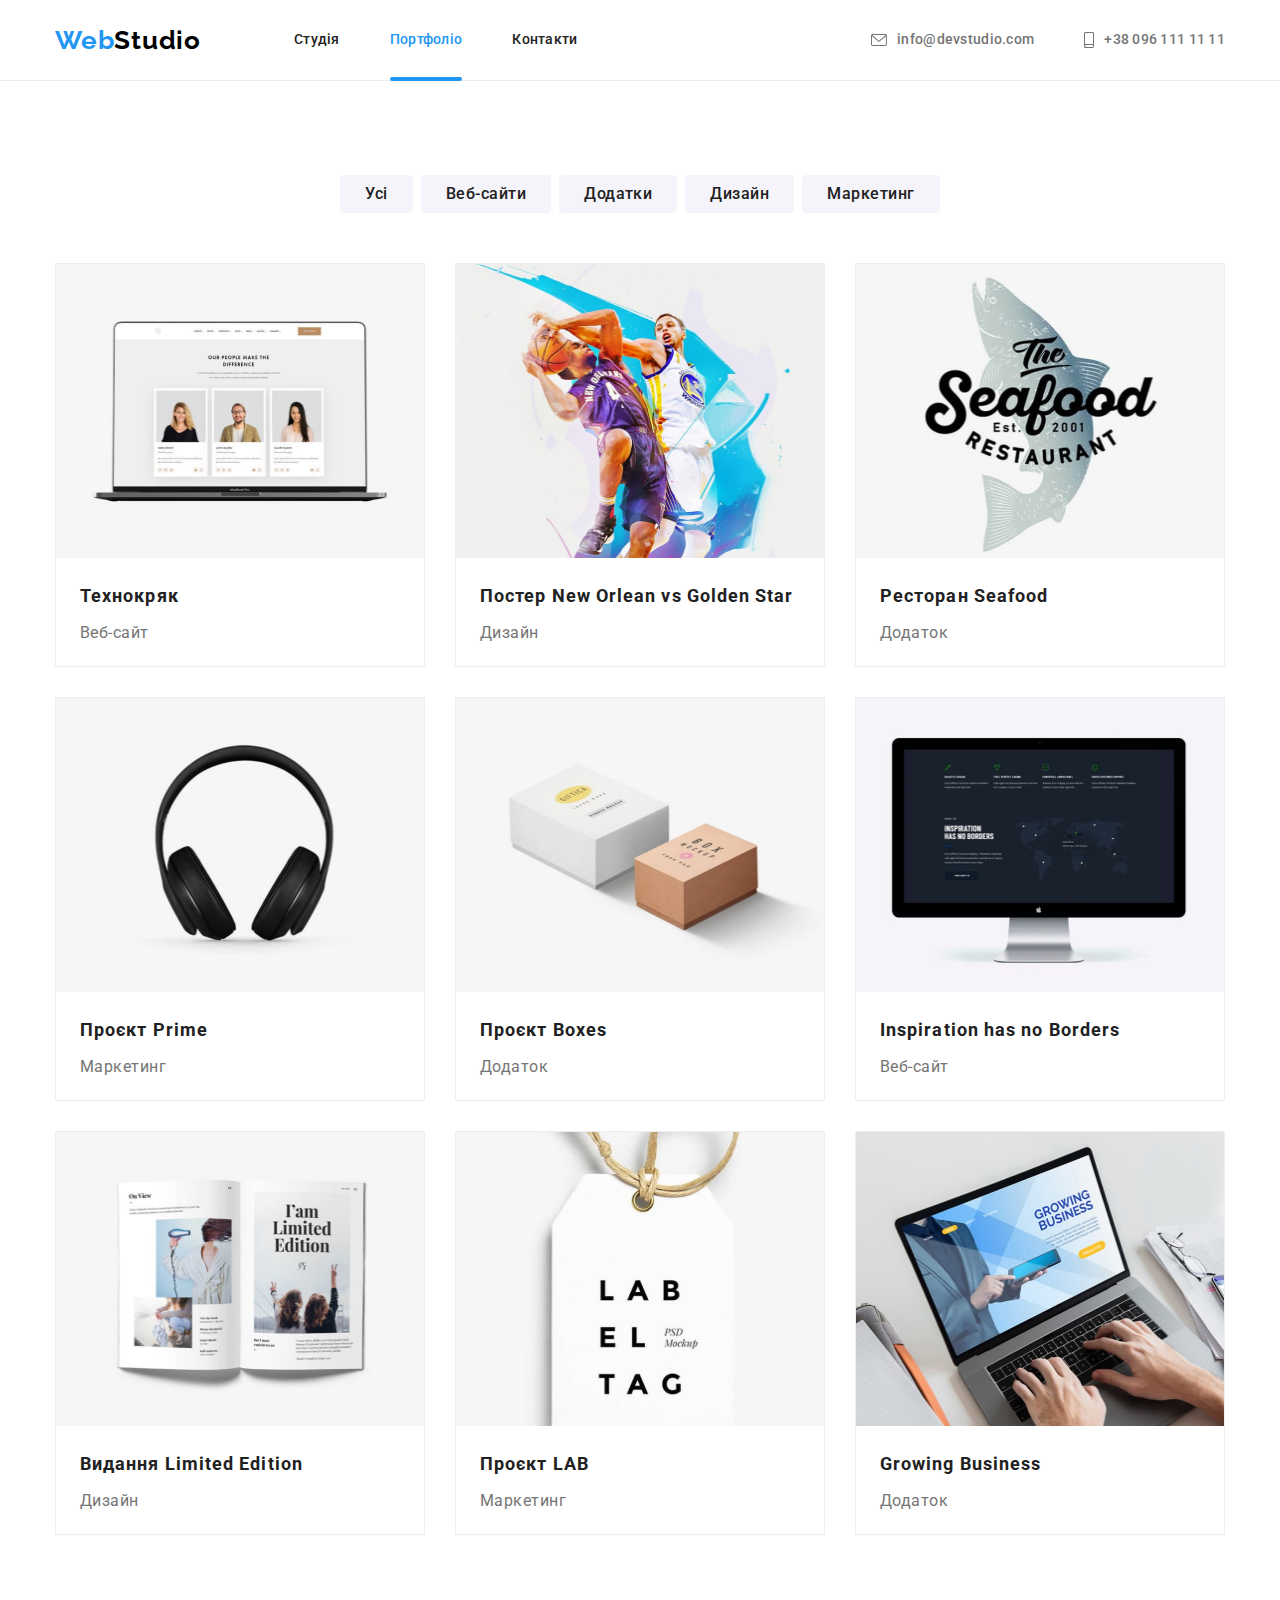
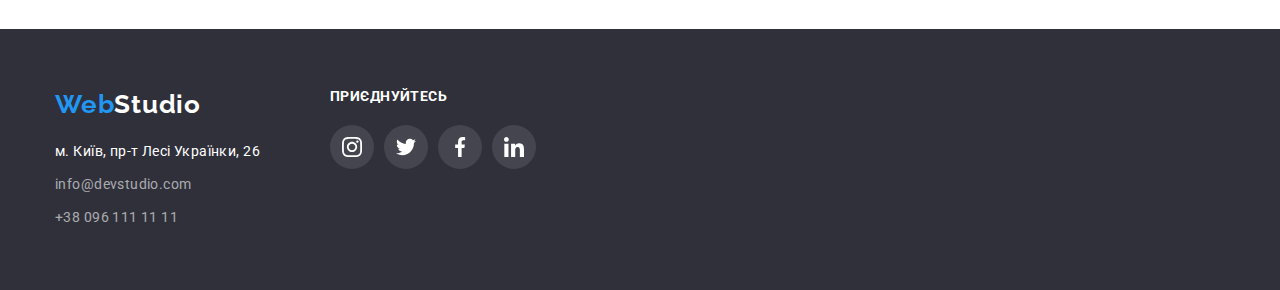
==== portfolio.html @ 99ab5114 "Add html" ====
<!DOCTYPE html>
<html lang="uk">
<head>
    <meta charset="UTF-8">
    <meta http-equiv="X-UA-Compatible" content="IE=edge">
    <meta name="viewport" content="width=device-width, initial-scale=1.0">
    <title>Web Studio</title>
    <link rel="preconnect" href="https://fonts.googleapis.com">
    <link rel="preconnect" href="https://fonts.gstatic.com" crossorigin>
    <link href="https://fonts.googleapis.com/css2?family=Raleway:wght@700&family=Roboto:wght@400;500;700;900&display=swap"
        rel="stylesheet">
    <link rel="stylesheet" href="https://cdnjs.cloudflare.com/ajax/libs/modern-normalize/1.1.0/modern-normalize.min.css">
    <link rel="stylesheet" href="./css/styles.css">
</head>
<body>
<!--Header-->
    <header class="header">
        <div class="header-main container">
            <a href="./index.html" class="logo" lang="en">Web<span class="logo-studio">Studio</span></a>
            <nav class="header-nav">
                <ul class="header-list list">
                    <li class="item">
                        <a href="./index.html" class="nav-link">Студія</a>
                    </li>
                    <li class="item">
                        <a href="#" class="nav-link page">Портфоліо</a>
                    </li>
                    <li class="item">
                        <a href="#" class="nav-link">Контакти</a>
                    </li>
                </ul>
            </nav>
            <ul class="header-list list">
                <li class="item">
                    <a href="mailto:info@devstudio.com" class="contacts-link">
                        <svg class="header-envelope">
                            <use href="./images/icons.svg#icon-envelope"></use>
                        </svg>
                        <p>info@devstudio.com</p>
                    </a>
                </li>
                <li class="item">
                    <a href="tel:+380961111111" class="contacts-link">
                        <svg class="header-smartphone">
                            <use href="./images/icons.svg#icon-smartphone"></use>
                        </svg>
                        <p>+38 096 111 11 11</p>
                    </a>
                </li>
            </ul>
        </div>
    </header>
<!--Portfolio-->
    <main>
        <section class="portfolio">
            <h1 class="visually-hidden">Портфоліо</h1>
            <ul class="portfolio-names list">
                <li class="portfolio-elment">
                    <button type="button" class="portfolio-btn">Усі</button>
                </li>
                <li class="portfolio-elment">
                    <button type="button" class="portfolio-btn">Веб-сайти</button>
                </li>
                <li class="portfolio-elment">
                    <button type="button" class="portfolio-btn">Додатки</button>
                </li>
                <li class="portfolio-elment">
                    <button type="button" class="portfolio-btn">Дизайн</button>
                </li>
                <li class="portfolio-elment">
                    <button type="button" class="portfolio-btn">Маркетинг</button>
                </li>
            </ul>
            <div class="container">
                <ul class="portfolio-list list">
                    <li class="portfolio-item">
                        <a href="#" class="portfolio-link">
                            <div class="portfolio-overlay">
                                <img class="portfolio-img" src="./images/portfolio/picture1.jpg" alt="website" width="100%" height="100%">
                                <p class="portfolio-overlay-text">Ресурс пропонує комплексні пропозиції з різним рівнем функціоналу та сервісів. Все це дозволить відвідувачу отримати
                                вичерпні відомості про компанію чи приватну особу.</p>
                            </div>
                            <h2 class="portfolio-title">Технокряк</h2>
                            <p class="portfolio-text">Веб-сайт</p>
                        </a>
                    </li>
                    <li class="portfolio-item">
                        <a href="#" class="portfolio-link">
                            <div class="portfolio-overlay">
                                <img class="portfolio-img" src="./images/portfolio/picture2.jpg" alt="basketball" width="100%" height="100%">
                                <p class="portfolio-overlay-text">Ресурс пропонує комплексні пропозиції з різним рівнем функціоналу та сервісів. Все це дозволить відвідувачу отримати
                                вичерпні відомості про компанію чи приватну особу.</p>
                            </div>
                            <h2 class="portfolio-title">Постер <span lang="en">New Orlean vs Golden Star</span></h2>
                            <p class="portfolio-text">Дизайн</p>
                        </a>
                    </li>
                    <li class="portfolio-item">
                        <a href="#" class="portfolio-link">
                            <div class="portfolio-overlay">
                                <img class="portfolio-img" src="./images/portfolio/picture3.jpg" alt="label" width="100%" height="100%">
                                <p class="portfolio-overlay-text">Ресурс пропонує комплексні пропозиції з різним рівнем функціоналу та сервісів. Все це дозволить відвідувачу отримати
                                вичерпні відомості про компанію чи приватну особу.</p>
                            </div>
                            <h2 class="portfolio-title">Ресторан <span>Seafood</span></h2>
                            <p class="portfolio-text">Додаток</p>
                        </a>
                    </li>
                    <li class="portfolio-item">
                        <a href="#" class="portfolio-link">
                            <div class="portfolio-overlay">
                                <img class="portfolio-img" src="./images/portfolio/picture4.jpg" alt="label" width="100%" height="100%">
                                <p class="portfolio-overlay-text">Ресурс пропонує комплексні пропозиції з різним рівнем функціоналу та сервісів. Все це дозволить відвідувачу отримати
                                вичерпні відомості про компанію чи приватну особу.</p>
                            </div>
                            <h2 class="portfolio-title">Проєкт <span lang="en">Prime</span></h2>
                            <p class="portfolio-text">Маркетинг</p>
                        </a>
                    </li>
                    <li class="portfolio-item">
                        <a href="#" class="portfolio-link">
                            <div class="portfolio-overlay">
                                <img class="portfolio-img" src="./images/portfolio/picture5.jpg" alt="label" width="100%" height="100%">
                                <p class="portfolio-overlay-text">Ресурс пропонує комплексні пропозиції з різним рівнем функціоналу та сервісів. Все це дозволить відвідувачу отримати
                                вичерпні відомості про компанію чи приватну особу.</p>
                            </div>
                            <h2 class="portfolio-title">Проєкт <span lang="en">Boxes</span></h2>
                            <p class="portfolio-text">Додаток</p>
                        </a>
                    </li>
                    <li class="portfolio-item">
                        <a href="#" class="portfolio-link">
                            <div class="portfolio-overlay">
                                <img class="portfolio-img" src="./images/portfolio/picture6.jpg" alt="label" width="100%" height="100%">
                                <p class="portfolio-overlay-text">Ресурс пропонує комплексні пропозиції з різним рівнем функціоналу та сервісів. Все це дозволить відвідувачу отримати
                                вичерпні відомості про компанію чи приватну особу.</p>
                            </div>
                            <h2 class="portfolio-title" lang="en">Inspiration has no Borders</h2>
                            <p class="portfolio-text">Веб-сайт</p>
                        </a>
                    </li>
                    <li class="portfolio-item">
                        <a href="#" class="portfolio-link">
                            <div class="portfolio-overlay">
                                <img class="portfolio-img" src="./images/portfolio/picture7.jpg" alt="label" width="100%" height="100%">
                                <p class="portfolio-overlay-text">Ресурс пропонує комплексні пропозиції з різним рівнем функціоналу та сервісів. Все це дозволить відвідувачу отримати
                                вичерпні відомості про компанію чи приватну особу.</p>
                            </div>
                            <h2 class="portfolio-title">Видання <span lang="en">Limited Edition</span></h2>
                            <p class="portfolio-text">Дизайн</p>
                        </a>
                    </li>
                    <li class="portfolio-item">
                        <a href="#" class="portfolio-link">
                            <div class="portfolio-overlay">
                                <img class="portfolio-img" src="./images/portfolio/picture8.jpg" alt="label" width="100%" height="100%">
                                <p class="portfolio-overlay-text">Ресурс пропонує комплексні пропозиції з різним рівнем функціоналу та сервісів. Все це дозволить відвідувачу отримати
                                вичерпні відомості про компанію чи приватну особу.</p>
                            </div>
                            <h2 class="portfolio-title">Проєкт <span lang="en">LAB</span></h2>
                            <p class="portfolio-text">Маркетинг</p>
                        </a>
                    </li>
                    <li class="portfolio-item">
                        <a href="#" class="portfolio-link">
                            <div class="portfolio-overlay">
                                <img class="portfolio-img" src="./images/portfolio/picture9.jpg" alt="label" width="100%" height="100%">
                                <p class="portfolio-overlay-text">Ресурс пропонує комплексні пропозиції з різним рівнем функціоналу та сервісів. Все це дозволить відвідувачу отримати
                                вичерпні відомості про компанію чи приватну особу.</p>
                            </div>
                            <h2 class="portfolio-title" lang="en">Growing Business</h2>
                            <p class="portfolio-text">Додаток</p>
                        </a>
                    </li>
                </ul>
            </div>
        </section>
    </main>
<!--Footer-->
    <footer class="footer">
        <div class="footer-main container">
            <div>
                <a href="./index.html" class="logo" lang="en">Web<span class="logo-part">Studio</span></a>
                <address class="footer-address">
                    <ul class="footer-list list">
                        <li class="footer-item">
                            <a href="https://goo.gl/maps/w5W1yfR7xaKUDnxX9" target="_blank" rel="noreferrer"
                                class="footer-link">м.
                                Київ, пр-т Лесі Українки, 26</a>
                        </li>
                        <li class="footer-item">
                            <a href="mailto:info@devstudio.com" class="footer-link footer-cont">info@devstudio.com</a>
                        </li>
                        <li class="footer-item">
                            <a href="tel:+380961111111" class="footer-link footer-cont">+38 096 111 11 11</a>
                        </li>
                    </ul>
                </address>
            </div>
            <div>
                <h2 class="footer-title">приєднуйтесь</h2>
                <ul class="footer-icon-list list">
                    <li>
                        <a href="#" class="footer-icon">
                            <svg class="footer-svg" width="20" height="20">
                                <use href="./images/icons.svg#icon-instagram"></use>
                            </svg>
                        </a>
                    </li>
                    <li>
                        <a href="#" class="footer-icon">
                            <svg class="footer-svg" width="20" height="20">
                                <use href="./images/icons.svg#icon-twitter"></use>
                            </svg>
                        </a>
                    </li>
                    <li>
                        <a href="#" class="footer-icon">
                            <svg class="footer-svg" width="20" height="20">
                                <use href="./images/icons.svg#icon-facebook"></use>
                            </svg>
                        </a>
                    </li>
                    <li>
                        <a href="#" class="footer-icon">
                            <svg class="footer-svg" width="20" height="20">
                                <use href="./images/icons.svg#icon-linkedin"></use>
                            </svg>
                        </a>
                    </li>
                </ul>
            </div>
        </div>
    </footer>
</body>
</html>
---- css/styles.css ----
:root {
    --primary-color:#212121;
    --secondary-color:#ffffff;
    --accent-color: #2196F3;
    --common-color: #2F303A;
    --grey-color: #757575;
    --black-color: #000000;
    --backgroundline-color: #F5F4FA;
    --card-color: #EEEEEE;
    --icon-color: #AFB1B8;
    --main-fon: 'Roboto', sans-serif;
    --secondary-fon: 'Raleway', sans-serif;
    --timing-function: cubic-bezier(0.4, 0, 0.2, 1);
}

body {
    font-family: var(--main-fon);
    color: var(--primary-color);
}

button {
    cursor: pointer;
    font-family: inherit;
}

h1, h2, h3, h4, h5, h6, p, ul, li {
    margin: 0;
    padding: 0;
}

/* Utilities */

.container {
    max-width: 1200px;
    margin: 0 auto;
    padding: 0 15px;
}

.list {
    margin: 0;
    padding: 0;

    list-style: none;
}

.visually-hidden {
    position: absolute;
    white-space: nowrap;
    width: 1px;
    height: 1px;
    overflow: hidden;
    border: 0;
    padding: 0;
    clip: rect(0 0 0 0);
    clip-path: inset(50%);
    margin: -1px;
}

.section {
    padding-top: 94px;
    padding-bottom: 94px;
}

/* Header */

.header {
    background-color: var(--secondary-color);
    border-bottom: 1px solid #ECECEC;
}

.header-main {
    display: flex;
    align-items: center;
}

.logo {
    padding: 20px 0 20px 0;

    font-weight: 700;
    font-size: 26px;
    line-height: 1.19;
    letter-spacing: 0.03em;
    text-decoration: none;
    font-family: var(--secondary-fon);

    color: var(--accent-color);
}

.logo-studio {
    color: var(--black-color);
}

.header-nav {
    margin-left: 93px;
}

.header-nav-list {
    display: flex;
}

.item + .item {
    margin-left: 50px;
}


.nav-link {
    transition: color 250ms var(--timing-function);

    display: block;
    padding-top: 32px;
    padding-bottom: 32px;

    font-weight: 500;
    font-size: 14px;
    line-height: 1.14;
    letter-spacing: 0.02em;
    text-decoration: none;

    color: var(--primary-color);
}

.nav-link:hover,
.nav-link:focus {

    color: var(--accent-color);
}

.page {
    position: relative;

    color: var(--accent-color);
}

.page::after {
    position: absolute;

    content: "";
    bottom: -1px;
    display: block;
    width: 100%;
    height: 4px;

    border-radius: 2px;
    background-color: var(--accent-color);
} 


.header-list {
    display: flex;
    align-items: center;
    margin-left: auto;
}

.contacts-link {
    transition: fill 250ms, color 250ms var(--timing-function);

    display: flex;
    align-items: center;
    padding-top: 10px;
    padding-bottom: 10px;

    font-weight: 500;
    font-size: 14px;
    line-height: 1.14;
    letter-spacing: 0.02em;
    text-decoration: none;

    color: var(--grey-color);
    fill: var(--grey-color);
}

.contacts-link:hover {
    color: var(--accent-color);
    fill: var(--accent-color);

}

.header-envelope {
    width: 16px;
    height: 12px;
    margin-right: 10px;
}

.header-smartphone {
    width: 10px;
    height: 16px;
    margin-right: 10px;
}

/* Main */

/* Hero section */

.hero {
    max-width: 1600px;
    margin: 0 auto;
    padding-top: 200px;
    padding-bottom: 200px;
    text-align: center;

    background-size: cover;
    background-position: center;
    background-image: linear-gradient(rgba(47,48,58,0.4), rgba(47, 48, 58, 0.4)), url('../images/studio/hero.jpg');
}

.hero-title {
    margin: 0 auto 30px;
    width: 696px;
    height: 120px;
    
    font-weight: 900;
    font-size: 44px;
    line-height: 1.36;
    letter-spacing: 0.06em;
    text-transform: uppercase;

    color: var(--secondary-color);
}

.hero-btn{
    padding: 10px 32px;

    box-shadow: 0px 4px 4px rgba(0, 0, 0, 0.15);
    border-radius: 4px;
    border: none;
    font-weight: 700;
    font-size: 16px;
    line-height: 1.87; 
    letter-spacing: 0.06em;

    background-color: var(--accent-color);
    color: var(--secondary-color);
}

/* Description section */

.description {
    padding-bottom: 0;

    background-color: var(--secondary-color);
}

.description-list {
    display: flex;
    gap: 30px;
    flex-wrap: wrap;
}

.description-icon {
    display: flex;
    justify-content: center;
    align-items: center;
    width: 270px;
    height: 120px;
    margin-bottom: 30px;
    border-radius: 4px;

    background-color: var(--backgroundline-color)
}

.description-svg {
    width: 70px;
    height: 70px;
}

.description-title {
    margin-bottom: 10px;

    font-size: 14px;
    line-height: 1.14;
    letter-spacing: 0.03em;
    text-transform: uppercase;
}

.description-text {
    width: 270px;

    font-size: 14px;
    line-height: 1.71;
    letter-spacing: 0.03em;

    color: var(--grey-color);
}


/* Occupation section */

.occupation {
    background-color: var(--secondary-color);
}

.occupation-title {
    margin-bottom: 50px;

    font-size: 36px;
    line-height: 1.17;
    text-align: center;
    letter-spacing: 0.03em;
}

.occupation-list {
    display: flex;
    gap: 30px;
    flex-wrap: wrap;
}

.occupation-item {
    position: relative;
}

.occupation-img {
    display: block;
}

.occupation-bg-title {
    position: absolute;
    bottom: 0;

    width: 370px;
    height: 70px;

    background-color: rgba(47, 48, 58, 0.8);
}

.occupation-img-title {
    padding-top: 27px;
    padding-bottom: 27px;

    font-size: 14px;
    line-height: 1.14;
    text-align: center;
    letter-spacing: 0.03em;
    text-transform: uppercase;

    color: var(--secondary-color);
}

/* Team section */

.team {
    text-align: center;
    background-color: var(--backgroundline-color);
}

.team-title {
    margin-bottom: 50px;

    font-size: 36px;
    line-height: 1.17;

    letter-spacing: 0.03em;
}

.team-list {
    display: flex;
    gap: 30px;
    flex-wrap: wrap;
}

.team-item {
    background: var(--secondary-color);
    box-shadow: 0px 1px 3px rgba(0, 0, 0, 0.12), 0px 1px 1px rgba(0, 0, 0, 0.14), 0px 2px 1px rgba(0, 0, 0, 0.2);
    border-radius: 0px 0px 4px 4px;
}

.team-name {
    margin: 30px 0 10px 0;

    font-weight: 500;
    font-size: 16px;
    line-height: 1.19;
    letter-spacing: 0.03em;
}

.team-text {
    margin-bottom: 16px;

    font-size: 16px;
    line-height: 1.19;
    letter-spacing: 0.03em;

    color: var(--grey-color);
}

/* Networks */

.team-network-list {
    display: flex;
    justify-content: center;
    gap: 10px;
    margin-bottom: 30px;
}

.team-network-link {
    align-items: center;
}

.team-network-item {
    transition: background-color 250ms var(--timing-function);

    display: block;
    height: 44px;
      
    border-radius: 50%;
    background-color: var(--secondary-color);
}

.team-network-item:hover,
.team-network-item:focus {
    background-color: var(--accent-color);
}

.team-network {
    transition: fill 250ms var(--timing-function);

    padding: 12px;
    fill: var(--icon-color);
}

.team-network:hover,
.team-network:focus {
    fill: var(--secondary-color);
}

/* Clients */

.clients-title {
    margin-bottom: 50px;

    font-size: 36px;
    line-height: 1.16;
    letter-spacing: 0.03em;
    text-align: center;
}

.clients-list {
    display: flex;
    justify-content: center;
    flex-wrap: wrap;
    gap: 30px;
}

.clients-icon {
    transition: border-color 250ms, color 250ms var(--timing-function);

    display: block;
    width: 170px;
    height: 92px;

    border: 1px solid var(--icon-color);
    border-radius: 4px;
    color: var(--icon-color);
}

.clients-icon:hover,
.clients-icon:focus {
    border-color: #2196F3;
    color: #2196F3;
}

.clients-svg {
    margin: 16px 32px;
    width: 106px;
    height: 60px;

    fill: currentColor;
}

/* Portfolio section */

/* Portfolio btn */

.portfolio {
    padding-top: 94px;
    padding-bottom: 94px;

    background-color: var(--secondary-color);
}

.portfolio-names {
    display: flex;
    justify-content: center;
    margin-bottom: 50px;
}

.portfolio-elment + .portfolio-elment {
    margin-left: 8px;
}

.portfolio-btn {
    transition: background-color 250ms, color 250ms, box-shadow 250ms, border-radius 250ms var(--timing-function);

    padding: 6px 25px;

    border: none;
    border-radius: 4px;
    font-weight: 500;
    font-size: 16px;
    line-height: 1.62;
    text-align: center;
    letter-spacing: 0.03em;

    background-color: var(--backgroundline-color);
    color: var(--primary-color);
}

.portfolio-btn:hover,
.portfolio-btn:focus {
    background-color: var(--accent-color);
    color: var(--secondary-color);
    box-shadow: 0px 3px 1px rgba(0, 0, 0, 0.1), 0px 1px 2px rgba(0, 0, 0, 0.08), 0px 2px 2px rgba(0, 0, 0, 0.12);
    border-radius: 4px;
}

/* Portfolio card */

.portfolio-list {
    display: flex;
    flex-wrap: wrap;
}

.portfolio-item {
    transition: border 250ms, box-shadow 250ms var(--timing-function);

    width: 370px;
    height: 404px;
    margin-right: 30px;
    margin-bottom: 30px;

    border: 1px solid var(--card-color);
}

.portfolio-item:hover,
.portfolio-item:focus {
    border: 1px solid var(--secondary-color);
    box-shadow: 0px 1px 1px rgba(0, 0, 0, 0.12), 0px 4px 4px rgba(0, 0, 0, 0.06), 1px 4px 6px rgba(0, 0, 0, 0.16);
}

.portfolio-item:nth-child(3n) {
    margin-right: 0;
}

.portfolio-item:nth-last-child(-n + 3) {
    margin-bottom: 0;
}

.portfolio-link {
    text-decoration: none;
}

/* Portfolio overlay */

.portfolio-overlay {
    position: relative;
    overflow: hidden;

    height: 294px;
}

.portfolio-item:hover .portfolio-overlay-text {
    transition: transform 250ms var(--timing-function);
    transform: translateY(0)
}

.portfolio-overlay-text {
    position: absolute;
    transform: translateY(100%);
    top: 0;

    width: 100%;
    height: 100%;
    padding: 63px 24px;

    font-size: 18px;
    line-height: 1.55;
    letter-spacing: 0.03em;

    background-color: var(--accent-color);
    opacity: 90%;
    color: var(--secondary-color);
}

/* Portfolio overlay over */

.portfolio-title {
    padding: 20px 24px 4px;

    font-size: 18px;
    line-height: 2;
    letter-spacing: 0.06em;

    color: var(--primary-color);
}

.portfolio-text {
    padding-left: 24px;
    padding-bottom: 20px;

    font-size: 16px;
    line-height: 1.87;
    letter-spacing: 0.03em;

    color: var(--grey-color);
}

/* Footer */

.footer {
    background-color: var(--common-color);
}

.footer-main {
    display: flex;
    flex-wrap: wrap;
    gap: 70px;
    padding-top: 60px;
}

.footer-address {
    margin-top: 20px;
    padding-bottom: 60px;

    font-style: normal;
}

.logo-part {
    color: var(--secondary-color)
}

.footer-item {
    margin-bottom: 9px;
    display: block;
}

.footer-item:last-child {
    margin-bottom: 0;
}

.footer-link {
    transition: color 250ms var(--timing-function);

    font-weight: 400;
    font-size: 14px;
    line-height: 1.71;
    letter-spacing: 0.03em;
    text-decoration: none;

    color: var(--secondary-color);
}

.footer-link:hover,
.footer-link:focus {
    color: var(--secondary-color);
}

.footer-cont {
    color: rgba(255, 255, 255, 0.6);
}

/* Footer-icon */

.footer-title {
    margin-bottom: 20px;

    font-size: 14px;
    line-height: 1.14;
    letter-spacing: 0.03em;
    text-transform: uppercase;

    color: var(--secondary-color);
}

.footer-icon-list {
    display: flex;
    flex-wrap: wrap;
    gap: 10px;
}

.footer-icon {
    transition: background-color 250ms var(--timing-function);

    display: flex;
    justify-content: center;
    align-items: center;
    width: 44px;
    height: 44px;

    border-radius: 50%;
    background-color: rgba( 255, 255, 255, 10%);
}

.footer-icon:hover,
.footer-icon:focus       {
    background-color: var(--accent-color);
}

.footer-svg {
    fill: var(--secondary-color);
}

/* Backdrop */

.backdrop {
    position: fixed;
    top: 0;
    left: 0;
    transition: opacity 250ms var(--timing-function);

    width: 100%;
    height: 100%;

    background-color: rgba(0, 0, 0, 0.2);
    opacity: 1;
}

.backdrop.is-hidden {
    opacity: 0;
    pointer-events: none;
}

.backdrop.is-hidden .modal {
    transform: translate(-50%, -50%) scale(1.1);
}

.modal {
    position: absolute;
    top: 50%;
    left: 50%;
    transform: translate(-50%, -50%) scale(1);
    transition: transform 250ms var(--timing-function);

    min-width: 528px;
    min-height: 581px;
    padding: 8px;
    
    background-color: var(--secondary-color);
}

.hidden-btn {
    margin-left: auto;
    display: flex;
    align-items: center;
    width: 30px;
    height: 30px;

    border-radius: 50%;
    background: var(--secondary-color);
    border: 1px solid rgba(0, 0, 0, 0.1);
}

.btn-icon {
    width: 18px;
    height: 18px;
}
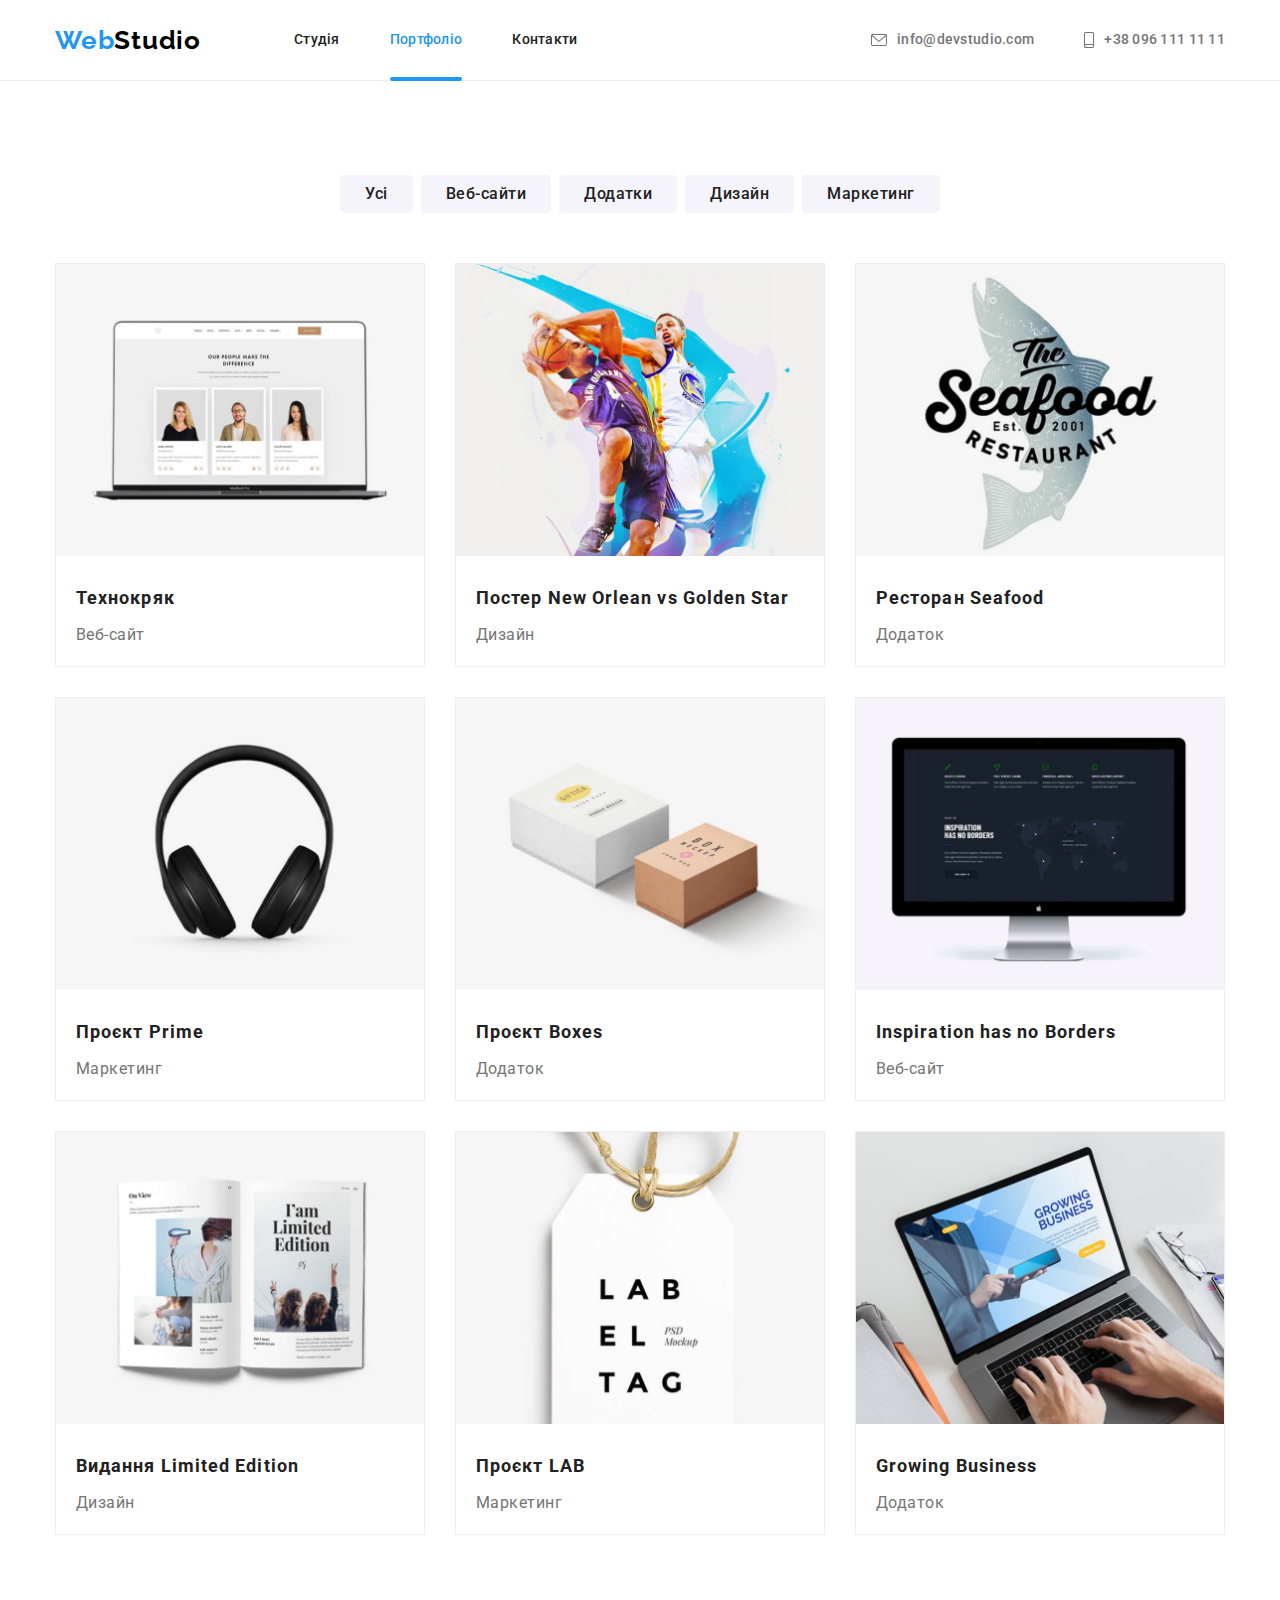
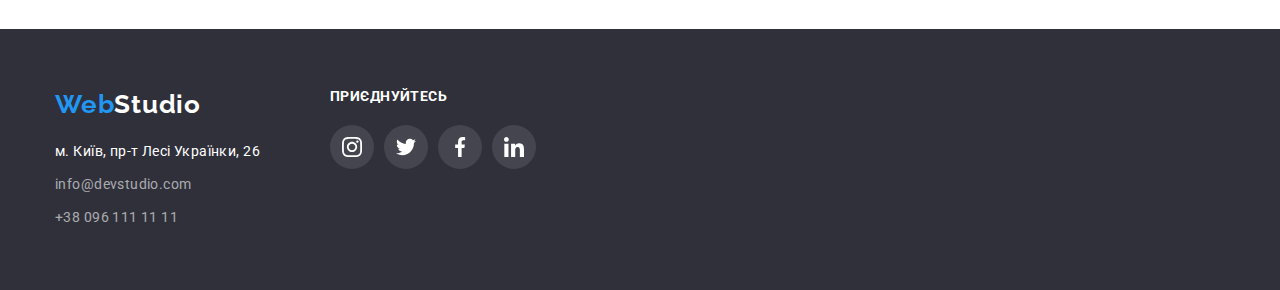
==== commit bfcb4ef0: "update html and css" ====
--- a/portfolio.html
+++ b/portfolio.html
@@ -80,8 +80,10 @@
                                 <p class="portfolio-overlay-text">Ресурс пропонує комплексні пропозиції з різним рівнем функціоналу та сервісів. Все це дозволить відвідувачу отримати
                                 вичерпні відомості про компанію чи приватну особу.</p>
                             </div>
-                            <h2 class="portfolio-title">Технокряк</h2>
-                            <p class="portfolio-text">Веб-сайт</p>
+                            <div class="portfolio-item-text">
+                                <h2 class="portfolio-title">Технокряк</h2>
+                                <p class="portfolio-text">Веб-сайт</p>
+                            </div>
                         </a>
                     </li>
                     <li class="portfolio-item">
@@ -91,8 +93,10 @@
                                 <p class="portfolio-overlay-text">Ресурс пропонує комплексні пропозиції з різним рівнем функціоналу та сервісів. Все це дозволить відвідувачу отримати
                                 вичерпні відомості про компанію чи приватну особу.</p>
                             </div>
-                            <h2 class="portfolio-title">Постер <span lang="en">New Orlean vs Golden Star</span></h2>
-                            <p class="portfolio-text">Дизайн</p>
+                            <div class="portfolio-item-text">
+                                <h2 class="portfolio-title">Постер <span lang="en">New Orlean vs Golden Star</span></h2>
+                                <p class="portfolio-text">Дизайн</p>
+                            </div>
                         </a>
                     </li>
                     <li class="portfolio-item">
@@ -102,8 +106,10 @@
                                 <p class="portfolio-overlay-text">Ресурс пропонує комплексні пропозиції з різним рівнем функціоналу та сервісів. Все це дозволить відвідувачу отримати
                                 вичерпні відомості про компанію чи приватну особу.</p>
                             </div>
-                            <h2 class="portfolio-title">Ресторан <span>Seafood</span></h2>
-                            <p class="portfolio-text">Додаток</p>
+                            <div class="portfolio-item-text">
+                                <h2 class="portfolio-title">Ресторан <span>Seafood</span></h2>
+                                <p class="portfolio-text">Додаток</p>
+                            </div>
                         </a>
                     </li>
                     <li class="portfolio-item">
@@ -113,8 +119,10 @@
                                 <p class="portfolio-overlay-text">Ресурс пропонує комплексні пропозиції з різним рівнем функціоналу та сервісів. Все це дозволить відвідувачу отримати
                                 вичерпні відомості про компанію чи приватну особу.</p>
                             </div>
-                            <h2 class="portfolio-title">Проєкт <span lang="en">Prime</span></h2>
-                            <p class="portfolio-text">Маркетинг</p>
+                            <div class="portfolio-item-text">
+                                <h2 class="portfolio-title">Проєкт <span lang="en">Prime</span></h2>
+                                <p class="portfolio-text">Маркетинг</p>
+                            </div>
                         </a>
                     </li>
                     <li class="portfolio-item">
@@ -124,8 +132,10 @@
                                 <p class="portfolio-overlay-text">Ресурс пропонує комплексні пропозиції з різним рівнем функціоналу та сервісів. Все це дозволить відвідувачу отримати
                                 вичерпні відомості про компанію чи приватну особу.</p>
                             </div>
-                            <h2 class="portfolio-title">Проєкт <span lang="en">Boxes</span></h2>
-                            <p class="portfolio-text">Додаток</p>
+                            <div class="portfolio-item-text">
+                                <h2 class="portfolio-title">Проєкт <span lang="en">Boxes</span></h2>
+                                <p class="portfolio-text">Додаток</p>
+                            </div>
                         </a>
                     </li>
                     <li class="portfolio-item">
@@ -135,8 +145,10 @@
                                 <p class="portfolio-overlay-text">Ресурс пропонує комплексні пропозиції з різним рівнем функціоналу та сервісів. Все це дозволить відвідувачу отримати
                                 вичерпні відомості про компанію чи приватну особу.</p>
                             </div>
-                            <h2 class="portfolio-title" lang="en">Inspiration has no Borders</h2>
-                            <p class="portfolio-text">Веб-сайт</p>
+                            <div class="portfolio-item-text">
+                                <h2 class="portfolio-title" lang="en">Inspiration has no Borders</h2>
+                                <p class="portfolio-text">Веб-сайт</p>
+                            </div>
                         </a>
                     </li>
                     <li class="portfolio-item">
@@ -146,8 +158,10 @@
                                 <p class="portfolio-overlay-text">Ресурс пропонує комплексні пропозиції з різним рівнем функціоналу та сервісів. Все це дозволить відвідувачу отримати
                                 вичерпні відомості про компанію чи приватну особу.</p>
                             </div>
-                            <h2 class="portfolio-title">Видання <span lang="en">Limited Edition</span></h2>
-                            <p class="portfolio-text">Дизайн</p>
+                            <div class="portfolio-item-text">
+                                <h2 class="portfolio-title">Видання <span lang="en">Limited Edition</span></h2>
+                                <p class="portfolio-text">Дизайн</p>
+                            </div>
                         </a>
                     </li>
                     <li class="portfolio-item">
@@ -157,8 +171,10 @@
                                 <p class="portfolio-overlay-text">Ресурс пропонує комплексні пропозиції з різним рівнем функціоналу та сервісів. Все це дозволить відвідувачу отримати
                                 вичерпні відомості про компанію чи приватну особу.</p>
                             </div>
-                            <h2 class="portfolio-title">Проєкт <span lang="en">LAB</span></h2>
-                            <p class="portfolio-text">Маркетинг</p>
+                            <div class="portfolio-item-text">
+                                <h2 class="portfolio-title">Проєкт <span lang="en">LAB</span></h2>
+                                <p class="portfolio-text">Маркетинг</p>
+                            </div>
                         </a>
                     </li>
                     <li class="portfolio-item">
@@ -168,8 +184,10 @@
                                 <p class="portfolio-overlay-text">Ресурс пропонує комплексні пропозиції з різним рівнем функціоналу та сервісів. Все це дозволить відвідувачу отримати
                                 вичерпні відомості про компанію чи приватну особу.</p>
                             </div>
-                            <h2 class="portfolio-title" lang="en">Growing Business</h2>
-                            <p class="portfolio-text">Додаток</p>
+                            <div class="portfolio-item-text">
+                                <h2 class="portfolio-title" lang="en">Growing Business</h2>
+                                <p class="portfolio-text">Додаток</p>
+                            </div>
                         </a>
                     </li>
                 </ul>
--- a/css/styles.css
+++ b/css/styles.css
@@ -548,21 +548,23 @@
     text-decoration: none;
 }
 
+.portfolio-img {
+    display: block;
+}
+
 /* Portfolio overlay */
 
 .portfolio-overlay {
     position: relative;
     overflow: hidden;
-
-    height: 294px;
 }
 
 .portfolio-item:hover .portfolio-overlay-text {
+    transform: translateY(0)
+}
+
+.portfolio-overlay-text {
     transition: transform 250ms var(--timing-function);
-    transform: translateY(0)
-}
-
-.portfolio-overlay-text {
     position: absolute;
     transform: translateY(100%);
     top: 0;
@@ -575,15 +577,18 @@
     line-height: 1.55;
     letter-spacing: 0.03em;
 
-    background-color: var(--accent-color);
-    opacity: 90%;
+    background-color: rgba(33, 150, 243, 0.9);
     color: var(--secondary-color);
 }
 
 /* Portfolio overlay over */
 
+.portfolio-item-text {
+    padding: 24px 20px;
+}
+
 .portfolio-title {
-    padding: 20px 24px 4px;
+    margin-bottom: 4px;
 
     font-size: 18px;
     line-height: 2;
@@ -593,9 +598,6 @@
 }
 
 .portfolio-text {
-    padding-left: 24px;
-    padding-bottom: 20px;
-
     font-size: 16px;
     line-height: 1.87;
     letter-spacing: 0.03em;
